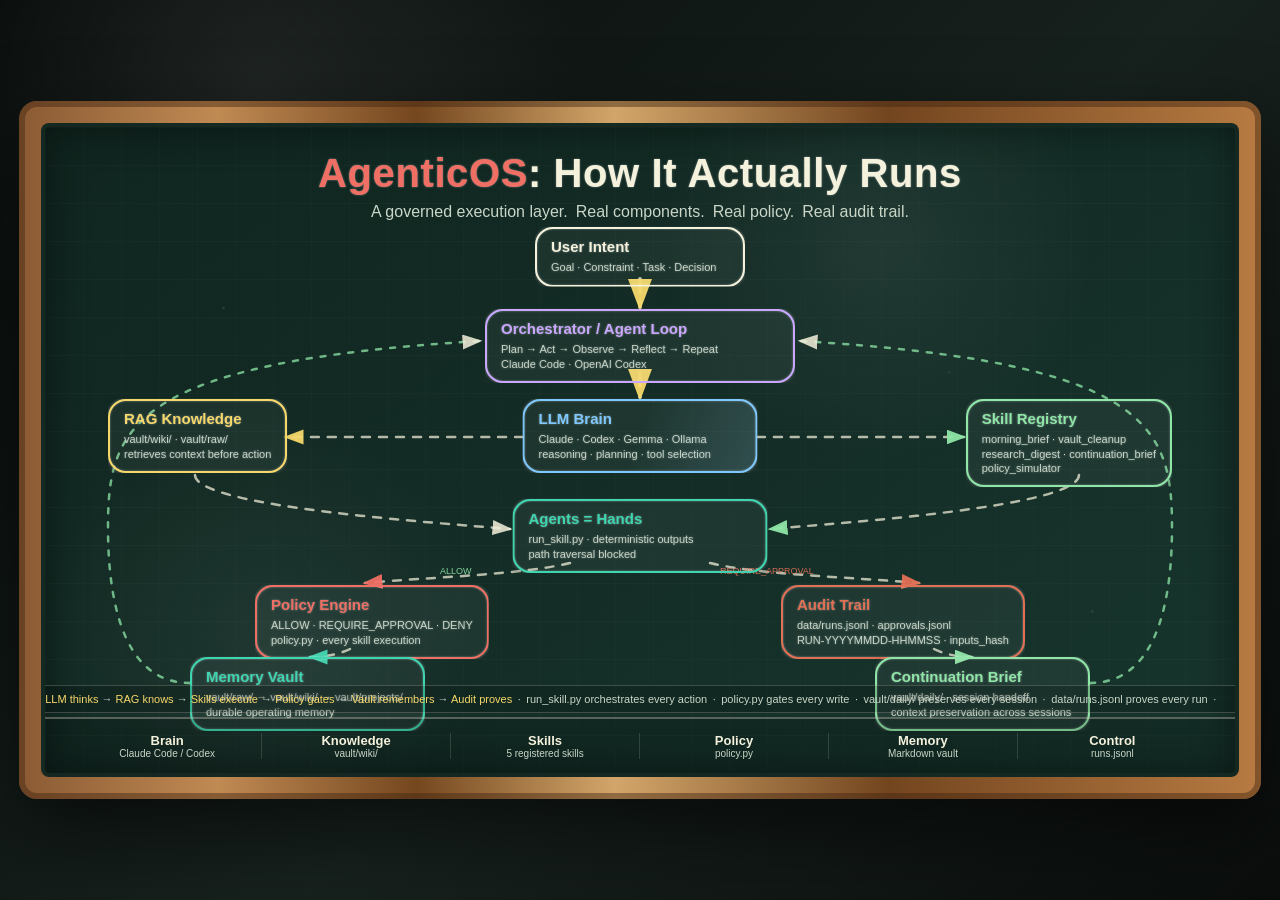
==== docs/agentic_os_architecture.html @ bffa4280 "feat: open-source distribution — install.sh, config.yaml, skill template, getting-started docs" ====
<!DOCTYPE html>
<html lang="en">
<head>
<meta charset="UTF-8" />
<meta name="viewport" content="width=device-width, initial-scale=1.0" />
<title>AgenticOS — Architecture Final</title>
<style>
  /* ── Design tokens from File A ── */
  :root {
    --board:   #10251f;
    --board-2: #17352d;
    --chalk:   #f4f1dc;
    --muted:   #c9d6c8;
    --yellow:  #f6d86a;
    --red:     #f06f64;
    --blue:    #7fc8ff;
    --green:   #8ee6a7;
    --purple:  #c9a7ff;
    --orange:  #ffbf7a;
    --teal:    #3dd6b0;
    --salmon:  #e17055;
    --line:    rgba(244,241,220,.72);
  }

  * { box-sizing: border-box; margin: 0; padding: 0; }

  body {
    min-height: 100vh;
    display: grid;
    place-items: center;
    background:
      radial-gradient(circle at 20% 10%, rgba(255,255,255,.08), transparent 25%),
      linear-gradient(135deg, #080c0b, #17211d 55%, #0a0d0c);
    font-family: "Trebuchet MS", "Segoe UI", sans-serif;
    color: var(--chalk);
  }

  /* ── Outer wood-grain frame — File A exact ── */
  .frame {
    width: min(1280px, 97vw);
    aspect-ratio: 16 / 9;
    padding: 22px;
    background:
      linear-gradient(90deg, #8a5a33, #c08a53 16%, #75471f 32%, #d2a66a 48%, #73451f 70%, #b77b42);
    border-radius: 18px;
    box-shadow:
      0 30px 80px rgba(0,0,0,.55),
      inset 0 0 0 6px rgba(65,36,16,.45);
  }

  /* ── Chalkboard surface — File A exact ── */
  .board {
    position: relative;
    height: 100%;
    border-radius: 8px;
    overflow: hidden;
    background:
      radial-gradient(circle at 70% 18%, rgba(255,255,255,.06), transparent 22%),
      radial-gradient(circle at 18% 78%, rgba(255,255,255,.05), transparent 20%),
      linear-gradient(145deg, var(--board), var(--board-2));
    border: 4px solid rgba(20,40,34,.9);
    box-shadow: inset 0 0 40px rgba(0,0,0,.45);
  }

  /* Grid texture — File A exact */
  .board::before {
    content: "";
    position: absolute;
    inset: 0;
    background-image:
      linear-gradient(rgba(255,255,255,.035) 1px, transparent 1px),
      linear-gradient(90deg, rgba(255,255,255,.025) 1px, transparent 1px);
    background-size: 38px 38px;
    opacity: .45;
    mix-blend-mode: screen;
    pointer-events: none;
  }

  /* Chalk dust — File A exact */
  .dust {
    position: absolute;
    inset: 0;
    pointer-events: none;
    background:
      radial-gradient(circle at 15% 28%, rgba(255,255,255,.14) 0 1px, transparent 2px),
      radial-gradient(circle at 48% 64%, rgba(255,255,255,.12) 0 1px, transparent 2px),
      radial-gradient(circle at 76% 38%, rgba(255,255,255,.10) 0 1px, transparent 2px),
      radial-gradient(circle at 88% 75%, rgba(255,255,255,.14) 0 1px, transparent 2px);
    opacity: .55;
    animation: dust 8s ease-in-out infinite alternate;
  }
  @keyframes dust {
    from { transform: translateY(0);    opacity: .4; }
    to   { transform: translateY(-6px); opacity: .68; }
  }

  /* ── Title — File A typography ── */
  .title {
    position: absolute;
    top: 24px;
    left: 32px;
    right: 32px;
    text-align: center;
    font-size: clamp(22px, 3.2vw, 40px);
    font-weight: 900;
    letter-spacing: .6px;
    text-shadow: 0 0 2px rgba(255,255,255,.45);
  }
  .title .accent { color: var(--red); }

  .subtitle {
    position: absolute;
    top: 76px;
    left: 32px;
    right: 32px;
    text-align: center;
    font-size: clamp(11px, 1.3vw, 16px);
    color: var(--muted);
  }

  /* ── Node system container ──
     Board inner at 16:9 with 22px frame padding:
     Approx board height = 676px.
     Legend: ~58px at bottom:0. Marquee: 26px at bottom:58px.
     Available: 676 - 85(top) - 84(strips) = 507px.                 */
  .system {
    position: absolute;
    left: 50%;
    top: 100px;
    width: 1100px;
    height: 490px;
    transform: translateX(-50%);
  }

  /* ── Nodes — File A exact style ── */
  .node {
    position: absolute;
    min-width: 154px;
    padding: 10px 14px;
    border: 2.5px solid currentColor;
    border-radius: 18px;
    background: rgba(255,255,255,.035);
    box-shadow:
      0 0 0 2px rgba(255,255,255,.035),
      0 8px 20px rgba(0,0,0,.2);
    filter: drop-shadow(0 0 1px rgba(255,255,255,.35));
    animation: writeIn 1.2s both;
  }

  .node .label {
    display: block;
    font-size: 15px;
    font-weight: 900;
    line-height: 1.1;
    white-space: nowrap;         /* prevents mid-word break on any label */
  }

  .node .desc {
    display: block;
    margin-top: 5px;
    font-size: 11px;
    color: var(--muted);
    line-height: 1.3;
    overflow: hidden;
  }

  @keyframes writeIn {
    from { opacity: 0; clip-path: inset(0 100% 0 0); }
    to   { opacity: 1; clip-path: inset(0 0 0 0); }
  }

  /* ── 10 node positions — organic layout, 1.8s sequential delays ──

     System: 1100×490. Approx node heights at 10px padding + text:
       1-line desc: ~52px.  2-line desc: ~64px.  3-line desc: ~76px.

     Row Y anchors (top of node):
       R1  User Intent:         top=0    (h≈52, bottom≈52)
       R2  Orchestrator:        top=82   (h≈64, bottom≈146)
       R3  RAG/LLM/SkillReg:   top=172  (h≈76, bottom≈248)
       R4  Agents:              top=272  (h≈64, bottom≈336)
       R5  Policy / Audit:      top=358  (h≈64, bottom≈422)
       R6  Vault / Continuation:top=430  (h≈64, bottom≈494)  ← within 490
  */

  /* R1 — User Intent, centred */
  .n-user {
    left: 50%; transform: translateX(-50%);
    top: 0;
    min-width: 210px;
    color: var(--chalk);
    animation-delay: .2s;
  }

  /* R2 — Orchestrator, centred, wide */
  .n-orch {
    left: 50%; transform: translateX(-50%);
    top: 82px;
    min-width: 310px;
    color: var(--purple);
    animation-delay: 2.0s;
  }

  /* R3 left — RAG Knowledge */
  .n-rag {
    left: 18px;
    top: 172px;
    min-width: 175px;
    color: var(--yellow);
    animation-delay: 3.8s;
  }

  /* R3 centre — LLM Brain */
  .n-llm {
    left: 50%; transform: translateX(-50%);
    top: 172px;
    min-width: 235px;
    color: var(--blue);
    animation-delay: 5.6s;
  }

  /* R3 right — Skill Registry */
  .n-skillreg {
    right: 18px;
    top: 172px;
    min-width: 205px;
    color: var(--green);
    animation-delay: 7.4s;
  }

  /* R4 — Agents = Hands, centred */
  .n-agents {
    left: 50%; transform: translateX(-50%);
    top: 272px;
    min-width: 255px;
    color: var(--teal);
    animation-delay: 9.2s;
  }

  /* R5 left — Policy Engine */
  .n-policy {
    left: 165px;
    top: 358px;
    min-width: 215px;
    color: var(--red);
    animation-delay: 11.0s;
    /* pulse starts after writeIn settles */
    animation: writeIn 1.2s 11.0s both, policyPulse 2s 12.8s ease-in-out infinite;
  }
  @keyframes policyPulse {
    0%,100% { box-shadow: 0 0 4px var(--red),  0 0 0 2px rgba(255,255,255,.035); }
    50%      { box-shadow: 0 0 18px var(--red), 0 0 32px rgba(240,111,100,.45), 0 0 0 2px rgba(255,255,255,.05); }
  }

  /* R5 right — Audit Trail */
  .n-audit {
    right: 165px;
    top: 358px;
    min-width: 235px;
    color: var(--salmon);
    animation-delay: 12.8s;
  }

  /* R6 left — Memory Vault */
  .n-vault {
    left: 100px;
    top: 430px;
    min-width: 235px;
    color: var(--teal);
    animation-delay: 14.6s;
  }

  /* R6 right — Continuation Brief */
  .n-continuation {
    right: 100px;
    top: 430px;
    min-width: 215px;
    color: var(--green);
    animation-delay: 16.4s;
  }

  /* ── LLM shimmer — thinking effect ── */
  .n-llm::after {
    content: "";
    position: absolute;
    inset: 0;
    border-radius: 16px;
    background: linear-gradient(110deg,
      transparent 25%, rgba(127,200,255,.10) 50%, transparent 75%);
    background-size: 200% 100%;
    animation: shimmer 3.5s ease-in-out infinite;
    pointer-events: none;
  }
  @keyframes shimmer {
    0%   { background-position: 200% 0; }
    100% { background-position: -200% 0; }
  }

  /* ── SVG arrow layer ── */
  svg.arrows {
    position: absolute;
    inset: 0;
    overflow: visible;
    pointer-events: none;
  }

  /* File A flow style */
  .flow {
    fill: none;
    stroke: var(--line);
    stroke-width: 3;
    stroke-linecap: round;
    stroke-linejoin: round;
    stroke-dasharray: 10 10;
    animation: dash 1.4s linear infinite, fadeIn 1s both;
  }
  .flow.primary {
    stroke-width: 4;
    stroke-dasharray: 13 10;
  }
  .flow.branch {
    stroke-width: 2.5;
    stroke-dasharray: 8 9;
  }
  .flow.feedback {
    stroke: rgba(142,230,167,.75);
    stroke-width: 2.5;
    stroke-dasharray: 5 9;
  }
  @keyframes dash {
    to { stroke-dashoffset: -40; }
  }
  @keyframes fadeIn {
    from { opacity: 0; }
    to   { opacity: 1; }
  }

  /* Arrow animation delays — appear just after source node is visible.
     Node appears at delay + 1.2s (writeIn duration).
     fa = "flow after" — fires 0.3s after source node finishes.
       fa1  after user     (0.2+1.2+0.3 = 1.7s)
       fa2  after orch     (2.0+1.2+0.3 = 3.5s)
       fa3  after llm→rag  (5.6+1.2+0.3 = 7.1s)
       fa4  after llm→reg  (5.6+1.2+0.3 = 7.1s)
       fa5  after rag→agents (3.8+1.2+0.3 = 5.3s ... but rag visible 3.8s, agents waits until both)
           Use max(rag, skillreg) + 1.5 = max(3.8,7.4)+1.5 = 8.9s
       fa6  after agents (9.2+1.2+0.3 = 10.7s)
       fa7  after agents→audit (same = 10.7s)
       fa8  policy→vault (11.0+1.2+0.3 = 12.5s)
       fa9  audit→continuation (12.8+1.2+0.3 = 14.3s)
       fa10 vault→orch feedback (14.6+1.2+0.3 = 16.1s)
       fa11 continuation→orch feedback (16.4+1.2+0.3 = 17.9s)
  */
  .fa1  { animation-delay: 1.7s,  1.7s;  }
  .fa2  { animation-delay: 3.5s,  3.5s;  }
  .fa3  { animation-delay: 7.1s,  7.1s;  }
  .fa4  { animation-delay: 7.1s,  7.1s;  }
  .fa5  { animation-delay: 8.9s,  8.9s;  }
  .fa6  { animation-delay: 10.7s, 10.7s; }
  .fa7  { animation-delay: 10.7s, 10.7s; }
  .fa8  { animation-delay: 12.5s, 12.5s; }
  .fa9  { animation-delay: 14.3s, 14.3s; }
  .fa10 { animation-delay: 16.1s, 16.1s; }
  .fa11 { animation-delay: 17.9s, 17.9s; }

  /* ── Travelling packet dots ── */
  .packet {
    position: absolute;
    width: 11px;
    height: 11px;
    border-radius: 50%;
    opacity: 0;
    pointer-events: none;
    animation: packetPath 28s ease-in-out infinite;
  }
  .p1 { background: var(--yellow); box-shadow: 0 0 12px var(--yellow); animation-delay: 18.5s; }
  .p2 { background: var(--blue);   box-shadow: 0 0 12px var(--blue);   animation-delay: 21.0s; }
  .p3 { background: var(--green);  box-shadow: 0 0 12px var(--green);  animation-delay: 23.5s; }

  /* Spine path: user(550,26)→orch(550,114)→llm(550,230)→agents(550,336)→policy(275,430)→vault(220,492) */
  @keyframes packetPath {
    0%   { opacity:0; transform:translate(546px, 22px);  }
    4%   { opacity:1; transform:translate(546px, 112px); }
    14%  { transform:translate(546px, 226px); }
    24%  { transform:translate(546px, 332px); }
    36%  { transform:translate(272px, 426px); }
    48%  { transform:translate(216px, 488px); }
    60%  { transform:translate(872px, 488px); }
    72%  { opacity:1; transform:translate(868px, 426px); }
    84%  { opacity:0; transform:translate(868px, 426px); }
    100% { opacity:0; transform:translate(546px, 22px);  }
  }

  /* ── Scrolling marquee — clean separation from legend ── */
  .marquee-wrap {
    position: absolute;
    left: 0;
    right: 0;
    bottom: 60px;       /* legend is 56px tall; 4px gap */
    height: 28px;
    overflow: hidden;
    background: rgba(0,0,0,.18);
    border-top:    1px solid rgba(244,241,220,.2);
    border-bottom: 1px solid rgba(244,241,220,.2);
  }
  .marquee-inner {
    display: flex;
    align-items: center;
    height: 100%;
    white-space: nowrap;
    animation: marqueeScroll 48s linear infinite;   /* half speed = 48s */
  }
  .marquee-inner span {
    font-size: 11px;
    color: var(--muted);
    padding-right: 100px;
    font-family: "Trebuchet MS", "Segoe UI", sans-serif;
  }
  .marquee-inner em { color: var(--yellow); font-style: normal; }
  @keyframes marqueeScroll {
    from { transform: translateX(0); }
    to   { transform: translateX(-50%); }
  }

  /* ── Legend strip — File A exact layout ── */
  .legend {
    position: absolute;
    left: 0;
    right: 0;
    bottom: 0;
    height: 56px;
    display: grid;
    grid-template-columns: repeat(6, 1fr);
    padding: 0 28px;
    border-top: 2px solid rgba(244,241,220,.3);
    background: rgba(0,0,0,.18);
    align-items: center;
  }
  .legend-col {
    text-align: center;
    border-right: 1px solid rgba(244,241,220,.15);
    padding: 0 6px;
  }
  .legend-col:last-child { border-right: none; }
  .legend-col b {
    display: block;
    font-size: 13px;
    color: var(--chalk);
    white-space: nowrap;
  }
  .legend-col span {
    display: block;
    font-size: 10px;
    color: var(--muted);
    white-space: nowrap;
  }
</style>
</head>
<body>
<main class="frame">
  <section class="board">
    <div class="dust"></div>

    <!-- ── Title — File A typography ── -->
    <div class="title"><span class="accent">AgenticOS</span>: How It Actually Runs</div>
    <div class="subtitle">A governed execution layer.&ensp;Real components.&ensp;Real policy.&ensp;Real audit trail.</div>

    <!-- ══════════════════════════════════════════════════════
         SYSTEM — 1100×490, centred, top:100px within board

         Node centre coordinates for SVG paths (cx, cy):
           user:         cx=550, top=0,   h≈52  → cy=26,  bot=52
           orch:         cx=550, top=82,  h≈64  → cy=114, bot=146
           rag:          left=18,w=175,cx=105,  top=172, h≈76 → cy=210, bot=248
           llm:          cx=550, top=172, h≈76  → cy=210, bot=248
           skillreg:     right=18,w=205,cx=989, top=172, h≈76 → cy=210, bot=248
           agents:       cx=550, top=272, h≈64  → cy=304, bot=336
           policy:       left=165,w=215,cx=272, top=358, h≈64 → cy=390, bot=422
           audit:        right=165,w=235,cx=832,top=358, h≈64 → cy=390, bot=422
           vault:        left=100,w=235,cx=217, top=430, h≈52 → cy=456
           continuation: right=100,w=215,cx=885,top=430, h≈52 → cy=456
    ══════════════════════════════════════════════════════ -->
    <div class="system">

      <!-- SVG arrows behind nodes -->
      <svg class="arrows" viewBox="0 0 1100 490" aria-hidden="true">
        <defs>
          <!-- Arrowhead markers in matching colors -->
          <marker id="arr"  markerWidth="9" markerHeight="9" refX="7" refY="3" orient="auto" markerUnits="strokeWidth">
            <path d="M0,0 L0,6 L8,3 z" fill="rgba(244,241,220,.85)"/>
          </marker>
          <marker id="arrY" markerWidth="9" markerHeight="9" refX="7" refY="3" orient="auto" markerUnits="strokeWidth">
            <path d="M0,0 L0,6 L8,3 z" fill="rgba(246,216,106,.95)"/>
          </marker>
          <marker id="arrP" markerWidth="9" markerHeight="9" refX="7" refY="3" orient="auto" markerUnits="strokeWidth">
            <path d="M0,0 L0,6 L8,3 z" fill="rgba(201,167,255,.95)"/>
          </marker>
          <marker id="arrB" markerWidth="9" markerHeight="9" refX="7" refY="3" orient="auto" markerUnits="strokeWidth">
            <path d="M0,0 L0,6 L8,3 z" fill="rgba(127,200,255,.95)"/>
          </marker>
          <marker id="arrG" markerWidth="9" markerHeight="9" refX="7" refY="3" orient="auto" markerUnits="strokeWidth">
            <path d="M0,0 L0,6 L8,3 z" fill="rgba(142,230,167,.95)"/>
          </marker>
          <marker id="arrT" markerWidth="9" markerHeight="9" refX="7" refY="3" orient="auto" markerUnits="strokeWidth">
            <path d="M0,0 L0,6 L8,3 z" fill="rgba(61,214,176,.95)"/>
          </marker>
          <marker id="arrR" markerWidth="9" markerHeight="9" refX="7" refY="3" orient="auto" markerUnits="strokeWidth">
            <path d="M0,0 L0,6 L8,3 z" fill="rgba(240,111,100,.95)"/>
          </marker>
          <marker id="arrS" markerWidth="9" markerHeight="9" refX="7" refY="3" orient="auto" markerUnits="strokeWidth">
            <path d="M0,0 L0,6 L8,3 z" fill="rgba(225,112,85,.95)"/>
          </marker>
        </defs>

        <!--
          ARROW 1: User Intent → Orchestrator  (yellow primary)
          from cy=52 to top of orch at y=82
        -->
        <path class="flow primary fa1"
              stroke="rgba(246,216,106,.88)"
              marker-end="url(#arrY)"
              d="M 550,52 C 550,63 550,70 550,80"/>

        <!--
          ARROW 2: Orchestrator → LLM Brain  (yellow primary, straight)
          from bot of orch y=146 to top of llm y=172
        -->
        <path class="flow primary fa2"
              stroke="rgba(246,216,106,.88)"
              marker-end="url(#arrY)"
              d="M 550,146 C 550,156 550,163 550,170"/>

        <!--
          ARROW 3: LLM Brain → RAG Knowledge  (blue to yellow, left curve)
          from llm left edge: x=550-117=433, cy=210
          to rag right edge:  x=18+175=193, cy=210
        -->
        <path class="flow branch fa3"
              stroke="rgba(246,216,106,.72)"
              marker-end="url(#arrY)"
              d="M 433,210 C 370,210 265,210 196,210"/>

        <!--
          ARROW 4: LLM Brain → Skill Registry  (blue to green, right curve)
          from llm right edge: x=550+117=667, cy=210
          to skillreg left edge: x=1100-18-205=877, cy=210
        -->
        <path class="flow branch fa4"
              stroke="rgba(142,230,167,.72)"
              marker-end="url(#arrG)"
              d="M 667,210 C 730,210 840,210 874,210"/>

        <!--
          ARROW 5: Skill Registry → Agents = Hands  (green, right→centre curve)
          from skillreg bottom: cx=989, y=248
          to agents right edge: x=550+127=677, cy=304
        -->
        <path class="flow branch fa5"
              stroke="rgba(142,230,167,.72)"
              marker-end="url(#arrG)"
              d="M 989,248 C 989,280 750,296 680,302"/>

        <!--
          ARROW 5b: RAG Knowledge → Agents = Hands  (yellow, left→centre curve)
          from rag bottom: cx=105, y=248
          to agents left edge: x=550-127=423, cy=304
        -->
        <path class="flow branch fa5"
              stroke="rgba(246,216,106,.6)"
              marker-end="url(#arr)"
              d="M 105,248 C 105,280 350,296 420,302"/>

        <!--
          ARROW 6: Agents → Policy Engine  (teal→red, left branch)
          from agents bot-left area: x=480, y=336
          to policy top: cx=272, y=358
        -->
        <path class="flow branch fa6"
              stroke="rgba(240,111,100,.75)"
              marker-end="url(#arrR)"
              d="M 480,336 C 430,348 340,350 275,356"/>

        <!--
          ARROW 7: Agents → Audit Trail  (teal→salmon, right branch)
          from agents bot-right area: x=620, y=336
          to audit top: cx=832, y=358
        -->
        <path class="flow branch fa7"
              stroke="rgba(225,112,85,.75)"
              marker-end="url(#arrS)"
              d="M 620,336 C 670,348 760,350 829,356"/>

        <!--
          Branch labels
        -->
        <text x="350" y="347" font-size="9" fill="rgba(142,230,167,.9)"
              font-family="'Trebuchet MS','Segoe UI',sans-serif">ALLOW</text>
        <text x="630" y="347" font-size="9" fill="rgba(225,112,85,.9)"
              font-family="'Trebuchet MS','Segoe UI',sans-serif">REQUIRE_APPROVAL</text>

        <!--
          ARROW 8: Policy Engine → Memory Vault  (red→teal)
          from policy bot: cx=272, y=422
          to vault top: cx=217, y=430
        -->
        <path class="flow branch fa8"
              stroke="rgba(61,214,176,.75)"
              marker-end="url(#arrT)"
              d="M 260,422 C 248,428 232,430 220,430"/>

        <!--
          ARROW 9: Audit Trail → Continuation Brief  (salmon→green)
          from audit bot: cx=832, y=422
          to continuation top: cx=885, y=430
        -->
        <path class="flow branch fa9"
              stroke="rgba(142,230,167,.75)"
              marker-end="url(#arrG)"
              d="M 844,422 C 856,428 870,430 882,430"/>

        <!--
          ARROW 10: Memory Vault → Orchestrator  (feedback, left side)
          from vault left: x=100, cy=456
          up left wall to orchestrator left edge
        -->
        <path class="flow feedback fa10"
              marker-end="url(#arr)"
              d="M 100,456 C 40,456 18,390 18,300 C 18,200 40,135 390,114"/>

        <!--
          ARROW 11: Continuation Brief → Orchestrator  (feedback, right side)
          from continuation right: x=1100-100=1000, cy=456
          up right wall to orchestrator right edge
        -->
        <path class="flow feedback fa11"
              marker-end="url(#arr)"
              d="M 1000,456 C 1060,456 1082,390 1082,300 C 1082,200 1060,135 710,114"/>
      </svg>

      <!-- Travelling packet dots -->
      <div class="packet p1"></div>
      <div class="packet p2"></div>
      <div class="packet p3"></div>

      <!-- ── 10 Nodes ── -->

      <!-- 1. User Intent -->
      <div class="node n-user">
        <span class="label">User Intent</span>
        <span class="desc">Goal · Constraint · Task · Decision</span>
      </div>

      <!-- 2. Orchestrator / Agent Loop -->
      <div class="node n-orch">
        <span class="label">Orchestrator / Agent Loop</span>
        <span class="desc">Plan → Act → Observe → Reflect → Repeat<br>Claude Code · OpenAI Codex</span>
      </div>

      <!-- 3. RAG Knowledge -->
      <div class="node n-rag">
        <span class="label">RAG Knowledge</span>
        <span class="desc">vault/wiki/ · vault/raw/<br>retrieves context before action</span>
      </div>

      <!-- 4. LLM Brain -->
      <div class="node n-llm">
        <span class="label">LLM Brain</span>
        <span class="desc">Claude · Codex · Gemma · Ollama<br>reasoning · planning · tool selection</span>
      </div>

      <!-- 5. Skill Registry -->
      <div class="node n-skillreg">
        <span class="label">Skill Registry</span>
        <span class="desc">morning_brief · vault_cleanup<br>research_digest · continuation_brief<br>policy_simulator</span>
      </div>

      <!-- 6. Agents = Hands -->
      <div class="node n-agents">
        <span class="label">Agents = Hands</span>
        <span class="desc">run_skill.py · deterministic outputs<br>path traversal blocked</span>
      </div>

      <!-- 7. Policy Engine -->
      <div class="node n-policy">
        <span class="label">Policy Engine</span>
        <span class="desc">ALLOW · REQUIRE_APPROVAL · DENY<br>policy.py · every skill execution</span>
      </div>

      <!-- 8. Audit Trail -->
      <div class="node n-audit">
        <span class="label">Audit Trail</span>
        <span class="desc">data/runs.jsonl · approvals.jsonl<br>RUN-YYYYMMDD-HHMMSS · inputs_hash</span>
      </div>

      <!-- 9. Memory Vault -->
      <div class="node n-vault">
        <span class="label">Memory Vault</span>
        <span class="desc">vault/raw/ → vault/wiki/ → vault/projects/<br>durable operating memory</span>
      </div>

      <!-- 10. Continuation Brief -->
      <div class="node n-continuation">
        <span class="label">Continuation Brief</span>
        <span class="desc">vault/daily/ · session handoff<br>context preservation across sessions</span>
      </div>

    </div><!-- /system -->

    <!-- ── Scrolling marquee — above legend, no overlap ── -->
    <div class="marquee-wrap" aria-hidden="true">
      <div class="marquee-inner">
        <!-- duplicated for seamless infinite scroll -->
        <span><em>LLM thinks</em> → <em>RAG knows</em> → <em>Skills execute</em> → <em>Policy gates</em> → <em>Vault remembers</em> → <em>Audit proves</em>&ensp;·&ensp;run_skill.py orchestrates every action&ensp;·&ensp;policy.py gates every write&ensp;·&ensp;vault/daily/ preserves every session&ensp;·&ensp;data/runs.jsonl proves every run&ensp;·&ensp;</span>
        <span><em>LLM thinks</em> → <em>RAG knows</em> → <em>Skills execute</em> → <em>Policy gates</em> → <em>Vault remembers</em> → <em>Audit proves</em>&ensp;·&ensp;run_skill.py orchestrates every action&ensp;·&ensp;policy.py gates every write&ensp;·&ensp;vault/daily/ preserves every session&ensp;·&ensp;data/runs.jsonl proves every run&ensp;·&ensp;</span>
      </div>
    </div>

    <!-- ── Legend strip — File A layout, File B content ── -->
    <div class="legend">
      <div class="legend-col"><b>Brain</b><span>Claude Code / Codex</span></div>
      <div class="legend-col"><b>Knowledge</b><span>vault/wiki/</span></div>
      <div class="legend-col"><b>Skills</b><span>5 registered skills</span></div>
      <div class="legend-col"><b>Policy</b><span>policy.py</span></div>
      <div class="legend-col"><b>Memory</b><span>Markdown vault</span></div>
      <div class="legend-col"><b>Control</b><span>runs.jsonl</span></div>
    </div>

  </section>
</main>

</body>
</html>
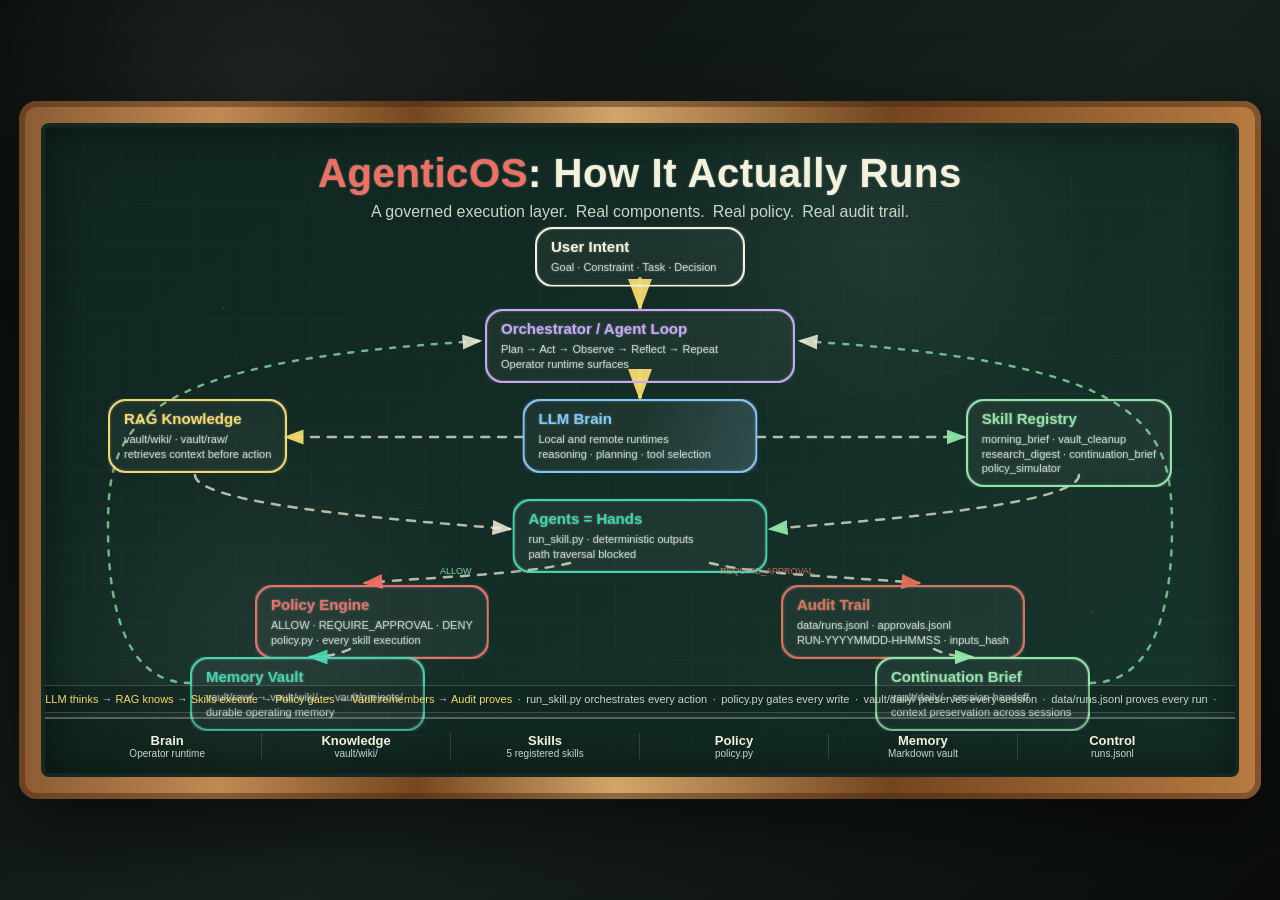
==== commit d7770fdb: "docs: reposition control plane as workflow governance platform Refresh portfolio documentation, land" ====
--- a/docs/agentic_os_architecture.html
+++ b/docs/agentic_os_architecture.html
@@ -3,7 +3,7 @@
 <head>
 <meta charset="UTF-8" />
 <meta name="viewport" content="width=device-width, initial-scale=1.0" />
-<title>AgenticOS — Architecture Final</title>
+<title>AgenticOS - Architecture Final</title>
 <style>
   /* ── Design tokens from File A ── */
   :root {
@@ -35,7 +35,7 @@
     color: var(--chalk);
   }
 
-  /* ── Outer wood-grain frame — File A exact ── */
+  /* -- Outer wood-grain frame, File A exact -- */
   .frame {
     width: min(1280px, 97vw);
     aspect-ratio: 16 / 9;
@@ -48,7 +48,7 @@
       inset 0 0 0 6px rgba(65,36,16,.45);
   }
 
-  /* ── Chalkboard surface — File A exact ── */
+  /* -- Chalkboard surface, File A exact -- */
   .board {
     position: relative;
     height: 100%;
@@ -62,7 +62,7 @@
     box-shadow: inset 0 0 40px rgba(0,0,0,.45);
   }
 
-  /* Grid texture — File A exact */
+  /* Grid texture, File A exact */
   .board::before {
     content: "";
     position: absolute;
@@ -76,7 +76,7 @@
     pointer-events: none;
   }
 
-  /* Chalk dust — File A exact */
+  /* Chalk dust, File A exact */
   .dust {
     position: absolute;
     inset: 0;
@@ -94,7 +94,7 @@
     to   { transform: translateY(-6px); opacity: .68; }
   }
 
-  /* ── Title — File A typography ── */
+  /* -- Title, File A typography -- */
   .title {
     position: absolute;
     top: 24px;
@@ -132,7 +132,7 @@
     transform: translateX(-50%);
   }
 
-  /* ── Nodes — File A exact style ── */
+  /* -- Nodes, File A exact style -- */
   .node {
     position: absolute;
     min-width: 154px;
@@ -169,7 +169,7 @@
     to   { opacity: 1; clip-path: inset(0 0 0 0); }
   }
 
-  /* ── 10 node positions — organic layout, 1.8s sequential delays ──
+  /* -- 10 node positions, organic layout, 1.8s sequential delays --
 
      System: 1100×490. Approx node heights at 10px padding + text:
        1-line desc: ~52px.  2-line desc: ~64px.  3-line desc: ~76px.
@@ -183,7 +183,7 @@
        R6  Vault / Continuation:top=430  (h≈64, bottom≈494)  ← within 490
   */
 
-  /* R1 — User Intent, centred */
+  /* R1 - User Intent, centred */
   .n-user {
     left: 50%; transform: translateX(-50%);
     top: 0;
@@ -192,7 +192,7 @@
     animation-delay: .2s;
   }
 
-  /* R2 — Orchestrator, centred, wide */
+  /* R2 - Orchestrator, centred, wide */
   .n-orch {
     left: 50%; transform: translateX(-50%);
     top: 82px;
@@ -201,7 +201,7 @@
     animation-delay: 2.0s;
   }
 
-  /* R3 left — RAG Knowledge */
+  /* R3 left - RAG Knowledge */
   .n-rag {
     left: 18px;
     top: 172px;
@@ -210,7 +210,7 @@
     animation-delay: 3.8s;
   }
 
-  /* R3 centre — LLM Brain */
+  /* R3 centre - LLM Brain */
   .n-llm {
     left: 50%; transform: translateX(-50%);
     top: 172px;
@@ -219,7 +219,7 @@
     animation-delay: 5.6s;
   }
 
-  /* R3 right — Skill Registry */
+  /* R3 right - Skill Registry */
   .n-skillreg {
     right: 18px;
     top: 172px;
@@ -228,7 +228,7 @@
     animation-delay: 7.4s;
   }
 
-  /* R4 — Agents = Hands, centred */
+  /* R4 - Agents = Hands, centred */
   .n-agents {
     left: 50%; transform: translateX(-50%);
     top: 272px;
@@ -237,7 +237,7 @@
     animation-delay: 9.2s;
   }
 
-  /* R5 left — Policy Engine */
+  /* R5 left - Policy Engine */
   .n-policy {
     left: 165px;
     top: 358px;
@@ -252,7 +252,7 @@
     50%      { box-shadow: 0 0 18px var(--red), 0 0 32px rgba(240,111,100,.45), 0 0 0 2px rgba(255,255,255,.05); }
   }
 
-  /* R5 right — Audit Trail */
+  /* R5 right - Audit Trail */
   .n-audit {
     right: 165px;
     top: 358px;
@@ -261,7 +261,7 @@
     animation-delay: 12.8s;
   }
 
-  /* R6 left — Memory Vault */
+  /* R6 left - Memory Vault */
   .n-vault {
     left: 100px;
     top: 430px;
@@ -270,7 +270,7 @@
     animation-delay: 14.6s;
   }
 
-  /* R6 right — Continuation Brief */
+  /* R6 right - Continuation Brief */
   .n-continuation {
     right: 100px;
     top: 430px;
@@ -279,7 +279,7 @@
     animation-delay: 16.4s;
   }
 
-  /* ── LLM shimmer — thinking effect ── */
+  /* -- LLM shimmer, thinking effect -- */
   .n-llm::after {
     content: "";
     position: absolute;
@@ -335,9 +335,9 @@
     to   { opacity: 1; }
   }
 
-  /* Arrow animation delays — appear just after source node is visible.
+  /* Arrow animation delays, appear just after source node is visible.
      Node appears at delay + 1.2s (writeIn duration).
-     fa = "flow after" — fires 0.3s after source node finishes.
+     fa = "flow after", fires 0.3s after source node finishes.
        fa1  after user     (0.2+1.2+0.3 = 1.7s)
        fa2  after orch     (2.0+1.2+0.3 = 3.5s)
        fa3  after llm→rag  (5.6+1.2+0.3 = 7.1s)
@@ -391,7 +391,7 @@
     100% { opacity:0; transform:translate(546px, 22px);  }
   }
 
-  /* ── Scrolling marquee — clean separation from legend ── */
+  /* -- Scrolling marquee, clean separation from legend -- */
   .marquee-wrap {
     position: absolute;
     left: 0;
@@ -422,7 +422,7 @@
     to   { transform: translateX(-50%); }
   }
 
-  /* ── Legend strip — File A exact layout ── */
+  /* -- Legend strip, File A exact layout -- */
   .legend {
     position: absolute;
     left: 0;
@@ -461,12 +461,12 @@
   <section class="board">
     <div class="dust"></div>
 
-    <!-- ── Title — File A typography ── -->
+    <!-- -- Title, File A typography -- -->
     <div class="title"><span class="accent">AgenticOS</span>: How It Actually Runs</div>
     <div class="subtitle">A governed execution layer.&ensp;Real components.&ensp;Real policy.&ensp;Real audit trail.</div>
 
     <!-- ══════════════════════════════════════════════════════
-         SYSTEM — 1100×490, centred, top:100px within board
+         SYSTEM - 1100×490, centred, top:100px within board
 
          Node centre coordinates for SVG paths (cx, cy):
            user:         cx=550, top=0,   h≈52  → cy=26,  bot=52
@@ -653,7 +653,7 @@
       <!-- 2. Orchestrator / Agent Loop -->
       <div class="node n-orch">
         <span class="label">Orchestrator / Agent Loop</span>
-        <span class="desc">Plan → Act → Observe → Reflect → Repeat<br>Claude Code · OpenAI Codex</span>
+        <span class="desc">Plan → Act → Observe → Reflect → Repeat<br>Operator runtime surfaces</span>
       </div>
 
       <!-- 3. RAG Knowledge -->
@@ -665,7 +665,7 @@
       <!-- 4. LLM Brain -->
       <div class="node n-llm">
         <span class="label">LLM Brain</span>
-        <span class="desc">Claude · Codex · Gemma · Ollama<br>reasoning · planning · tool selection</span>
+        <span class="desc">Local and remote runtimes<br>reasoning · planning · tool selection</span>
       </div>
 
       <!-- 5. Skill Registry -->
@@ -706,7 +706,7 @@
 
     </div><!-- /system -->
 
-    <!-- ── Scrolling marquee — above legend, no overlap ── -->
+    <!-- -- Scrolling marquee, above legend, no overlap -- -->
     <div class="marquee-wrap" aria-hidden="true">
       <div class="marquee-inner">
         <!-- duplicated for seamless infinite scroll -->
@@ -715,9 +715,9 @@
       </div>
     </div>
 
-    <!-- ── Legend strip — File A layout, File B content ── -->
+    <!-- -- Legend strip, File A layout, File B content -- -->
     <div class="legend">
-      <div class="legend-col"><b>Brain</b><span>Claude Code / Codex</span></div>
+      <div class="legend-col"><b>Brain</b><span>Operator runtime</span></div>
       <div class="legend-col"><b>Knowledge</b><span>vault/wiki/</span></div>
       <div class="legend-col"><b>Skills</b><span>5 registered skills</span></div>
       <div class="legend-col"><b>Policy</b><span>policy.py</span></div>
